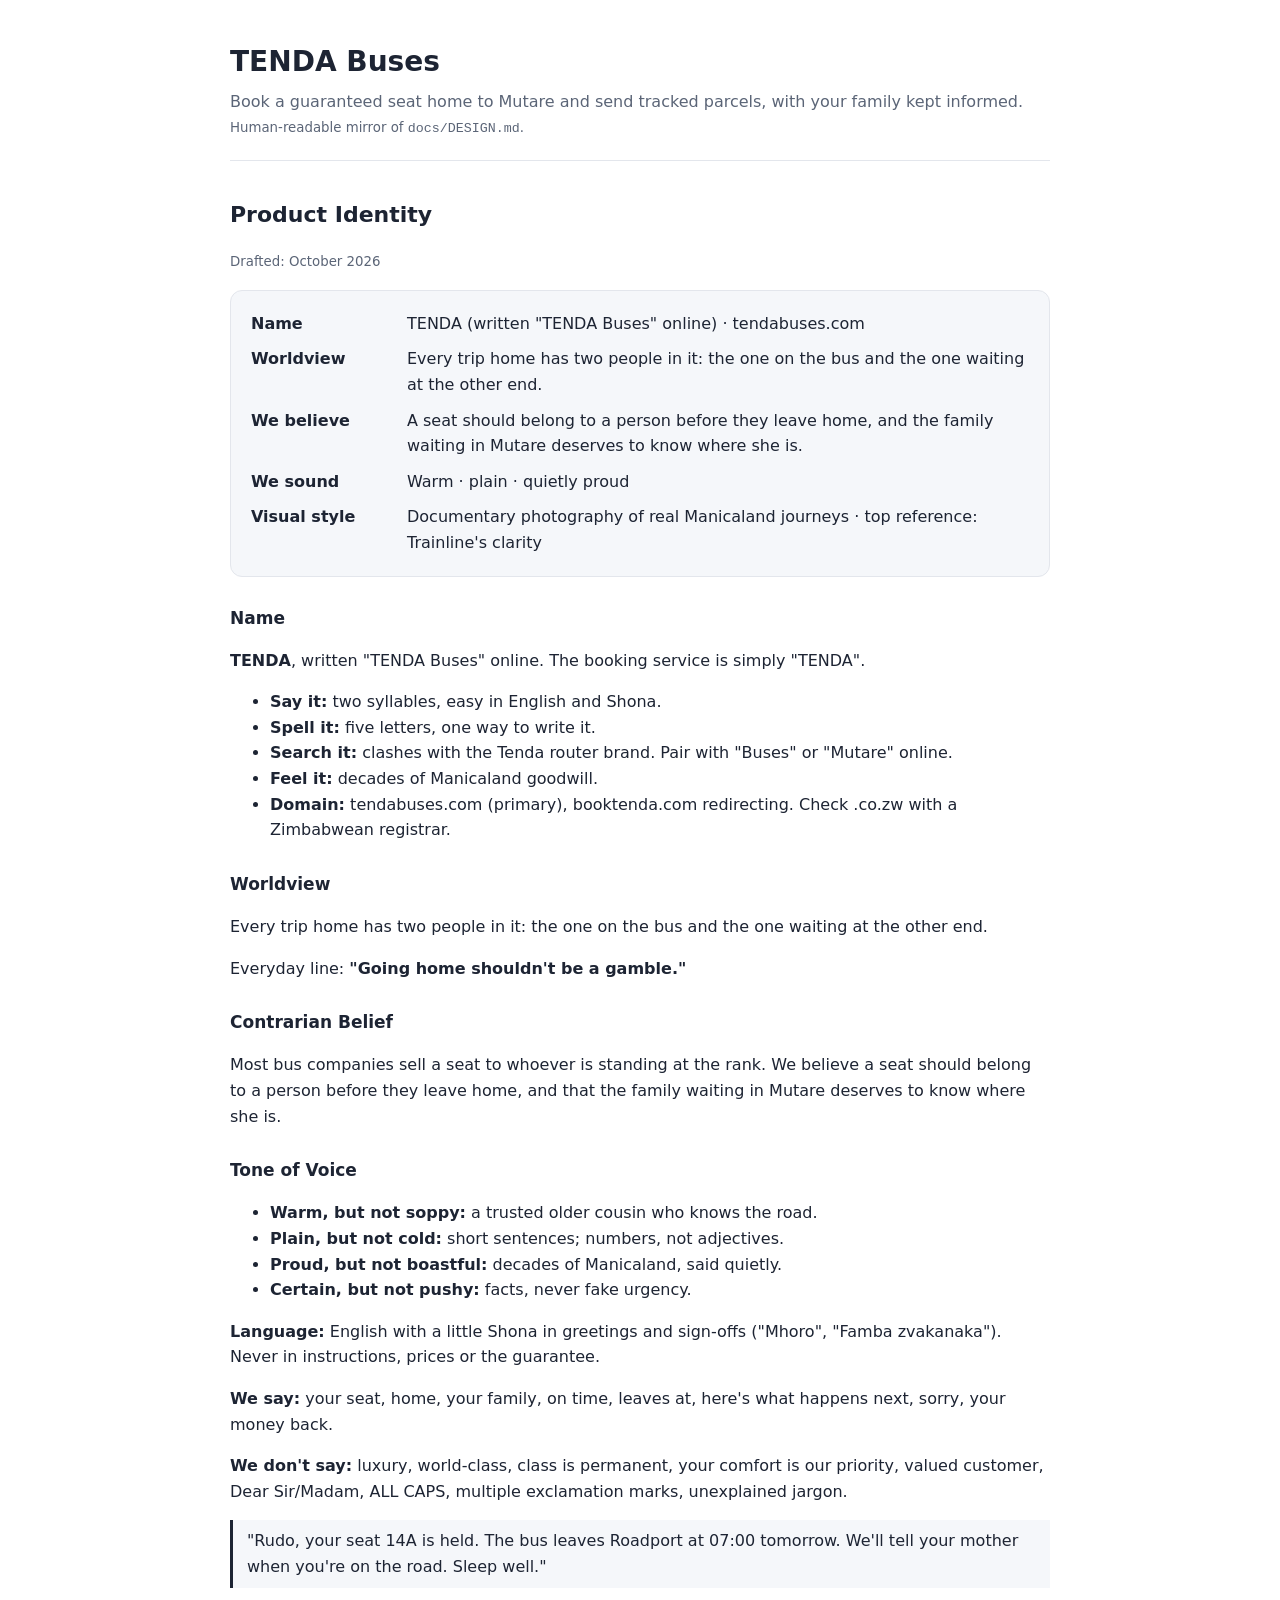
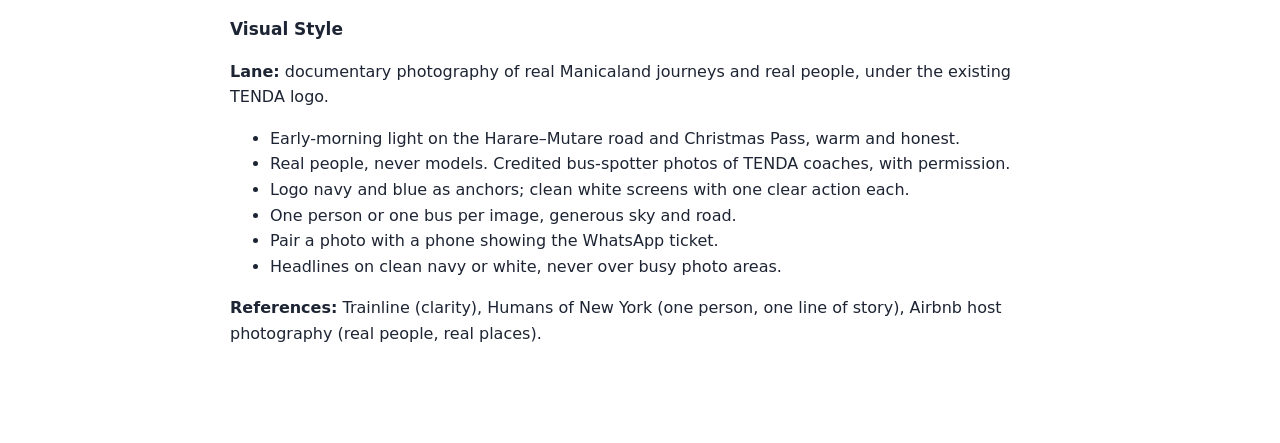
==== docs/DESIGN.html @ dd42838e "Design: add TENDA product identity to docs/DESIGN.md Co-Authored-By: Claude Opus 5.5 <noreply@anthro" ====
<!doctype html>
<html lang="en">
<head>
<meta charset="utf-8">
<meta name="viewport" content="width=device-width, initial-scale=1">
<title>TENDA Buses — Design</title>
<style>
  :root { --ink: #1d2433; --muted: #5b6577; --line: #e3e6ec; --bg: #ffffff; --soft: #f5f7fa; }
  * { box-sizing: border-box; }
  body { margin: 0; font: 16px/1.6 system-ui, -apple-system, "Segoe UI", sans-serif; color: var(--ink); background: var(--bg); }
  main { max-width: 860px; margin: 0 auto; padding: 40px 20px 80px; }
  header { border-bottom: 1px solid var(--line); padding-bottom: 20px; margin-bottom: 32px; }
  header h1 { margin: 0 0 4px; font-size: 28px; }
  header p { margin: 0; color: var(--muted); }
  h2 { font-size: 22px; margin: 36px 0 12px; }
  h3 { font-size: 17px; margin: 28px 0 8px; }
  .card { border: 1px solid var(--line); border-radius: 12px; background: var(--soft); padding: 20px; }
  .card dl { display: grid; grid-template-columns: 140px 1fr; gap: 10px 16px; margin: 0; }
  .card dt { font-weight: 600; }
  .card dd { margin: 0; }
  .example { border-left: 3px solid var(--ink); padding: 8px 14px; background: var(--soft); }
  small { color: var(--muted); }
  @media (max-width: 560px) { .card dl { grid-template-columns: 1fr; } }
</style>
</head>
<body>
<main>
  <header>
    <h1>TENDA Buses</h1>
    <p>Book a guaranteed seat home to Mutare and send tracked parcels, with your family kept informed.</p>
    <p><small>Human-readable mirror of <code>docs/DESIGN.md</code>.</small></p>
  </header>

  <section id="product-identity">
    <h2>Product Identity</h2>
    <p><small>Drafted: October 2026</small></p>
    <div class="card">
      <dl>
        <dt>Name</dt><dd>TENDA (written "TENDA Buses" online) · tendabuses.com</dd>
        <dt>Worldview</dt><dd>Every trip home has two people in it: the one on the bus and the one waiting at the other end.</dd>
        <dt>We believe</dt><dd>A seat should belong to a person before they leave home, and the family waiting in Mutare deserves to know where she is.</dd>
        <dt>We sound</dt><dd>Warm · plain · quietly proud</dd>
        <dt>Visual style</dt><dd>Documentary photography of real Manicaland journeys · top reference: Trainline's clarity</dd>
      </dl>
    </div>

    <h3>Name</h3>
    <p><strong>TENDA</strong>, written "TENDA Buses" online. The booking service is simply "TENDA".</p>
    <ul>
      <li><strong>Say it:</strong> two syllables, easy in English and Shona.</li>
      <li><strong>Spell it:</strong> five letters, one way to write it.</li>
      <li><strong>Search it:</strong> clashes with the Tenda router brand. Pair with "Buses" or "Mutare" online.</li>
      <li><strong>Feel it:</strong> decades of Manicaland goodwill.</li>
      <li><strong>Domain:</strong> tendabuses.com (primary), booktenda.com redirecting. Check .co.zw with a Zimbabwean registrar.</li>
    </ul>

    <h3>Worldview</h3>
    <p>Every trip home has two people in it: the one on the bus and the one waiting at the other end.</p>
    <p>Everyday line: <strong>"Going home shouldn't be a gamble."</strong></p>

    <h3>Contrarian Belief</h3>
    <p>Most bus companies sell a seat to whoever is standing at the rank. We believe a seat should belong to a person before they leave home, and that the family waiting in Mutare deserves to know where she is.</p>

    <h3>Tone of Voice</h3>
    <ul>
      <li><strong>Warm, but not soppy:</strong> a trusted older cousin who knows the road.</li>
      <li><strong>Plain, but not cold:</strong> short sentences; numbers, not adjectives.</li>
      <li><strong>Proud, but not boastful:</strong> decades of Manicaland, said quietly.</li>
      <li><strong>Certain, but not pushy:</strong> facts, never fake urgency.</li>
    </ul>
    <p><strong>Language:</strong> English with a little Shona in greetings and sign-offs ("Mhoro", "Famba zvakanaka"). Never in instructions, prices or the guarantee.</p>
    <p><strong>We say:</strong> your seat, home, your family, on time, leaves at, here's what happens next, sorry, your money back.</p>
    <p><strong>We don't say:</strong> luxury, world-class, class is permanent, your comfort is our priority, valued customer, Dear Sir/Madam, ALL CAPS, multiple exclamation marks, unexplained jargon.</p>
    <p class="example">"Rudo, your seat 14A is held. The bus leaves Roadport at 07:00 tomorrow. We'll tell your mother when you're on the road. Sleep well."</p>

    <h3>Visual Style</h3>
    <p><strong>Lane:</strong> documentary photography of real Manicaland journeys and real people, under the existing TENDA logo.</p>
    <ul>
      <li>Early-morning light on the Harare–Mutare road and Christmas Pass, warm and honest.</li>
      <li>Real people, never models. Credited bus-spotter photos of TENDA coaches, with permission.</li>
      <li>Logo navy and blue as anchors; clean white screens with one clear action each.</li>
      <li>One person or one bus per image, generous sky and road.</li>
      <li>Pair a photo with a phone showing the WhatsApp ticket.</li>
      <li>Headlines on clean navy or white, never over busy photo areas.</li>
    </ul>
    <p><strong>References:</strong> Trainline (clarity), Humans of New York (one person, one line of story), Airbnb host photography (real people, real places).</p>
  </section>
</main>
</body>
</html>
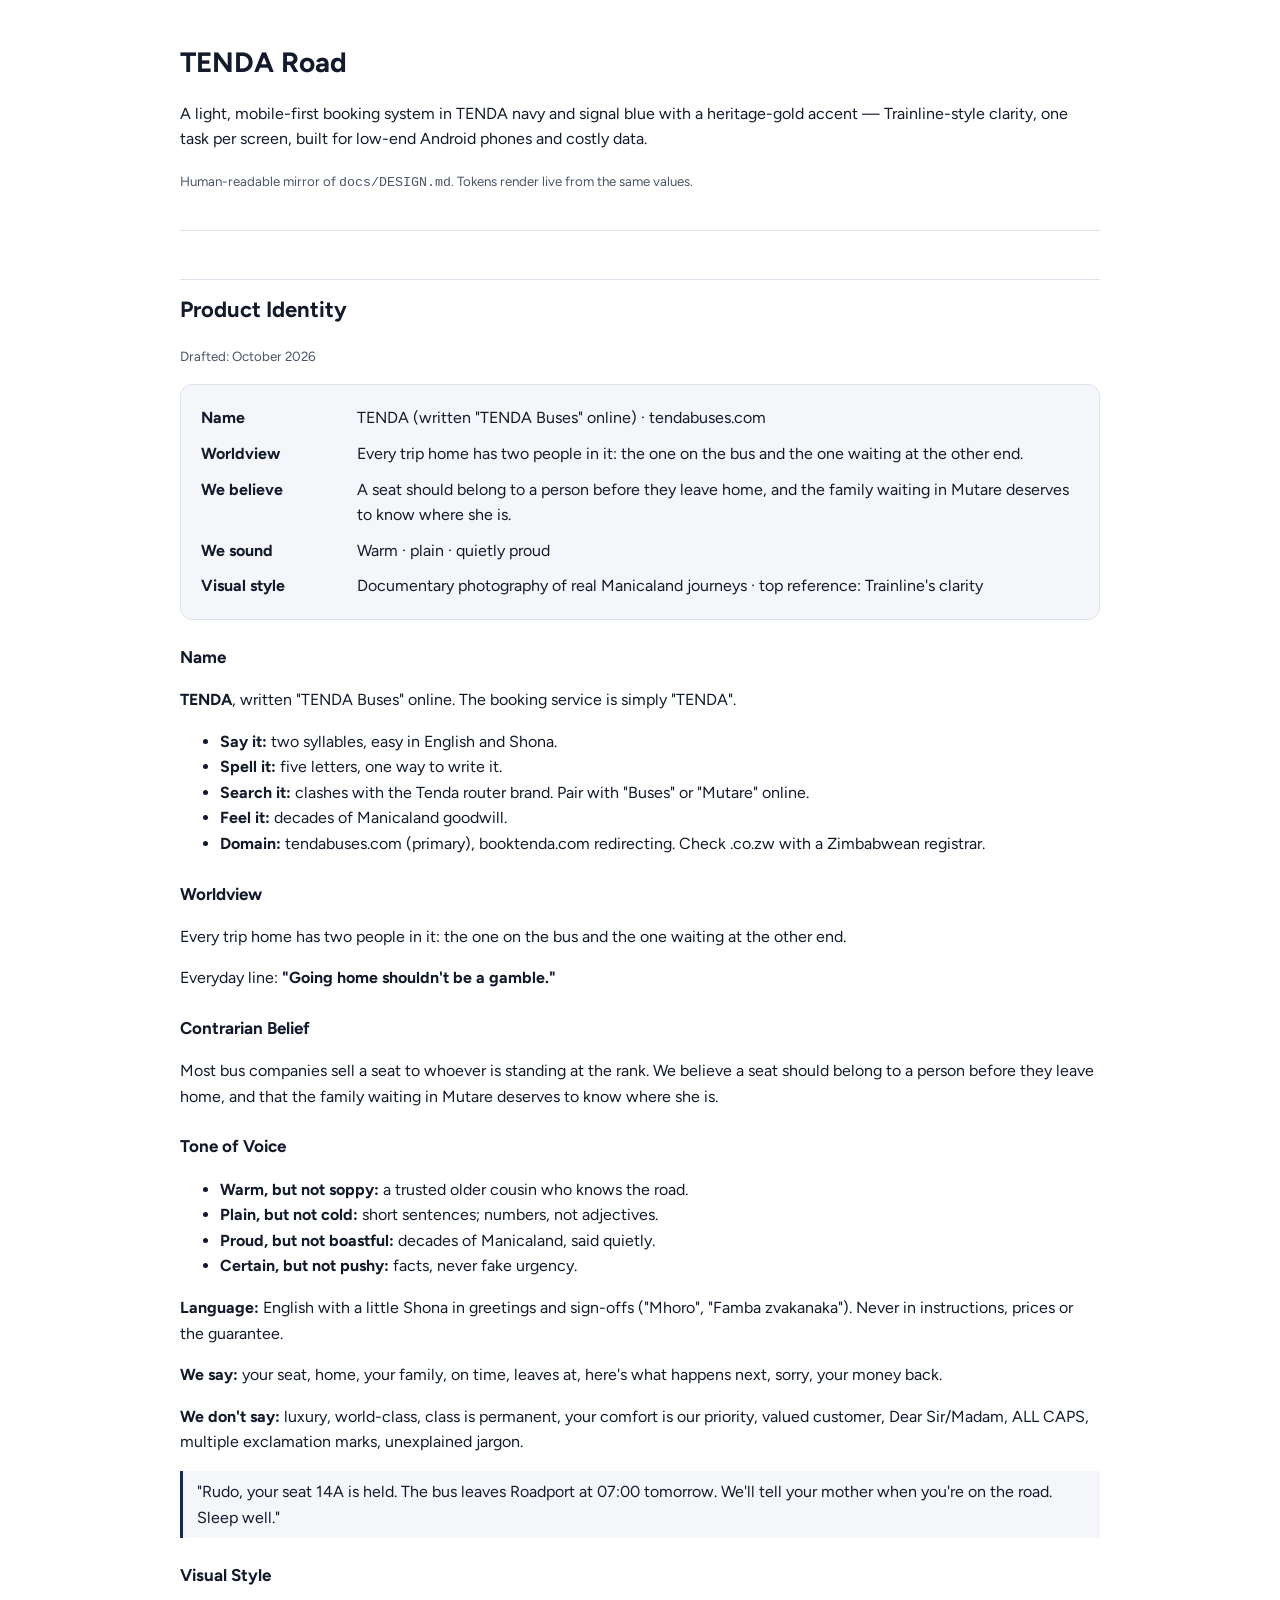
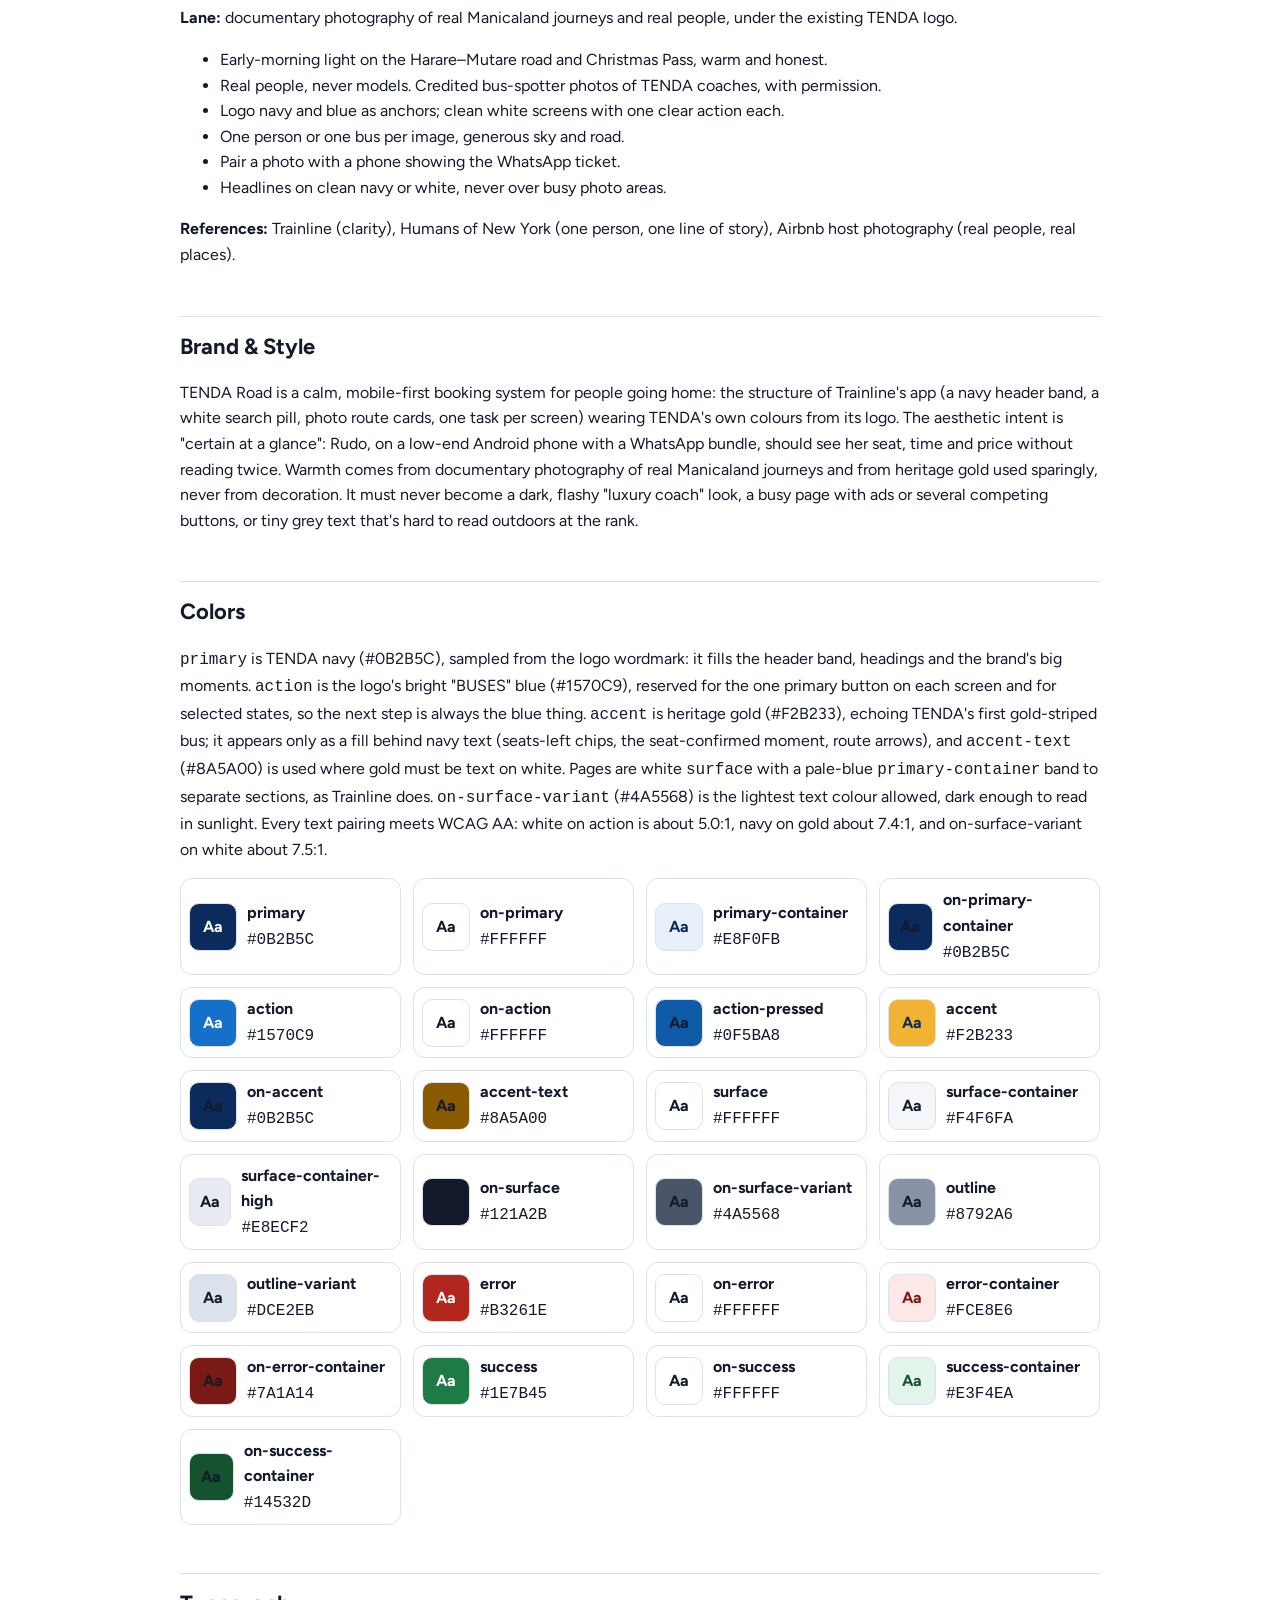
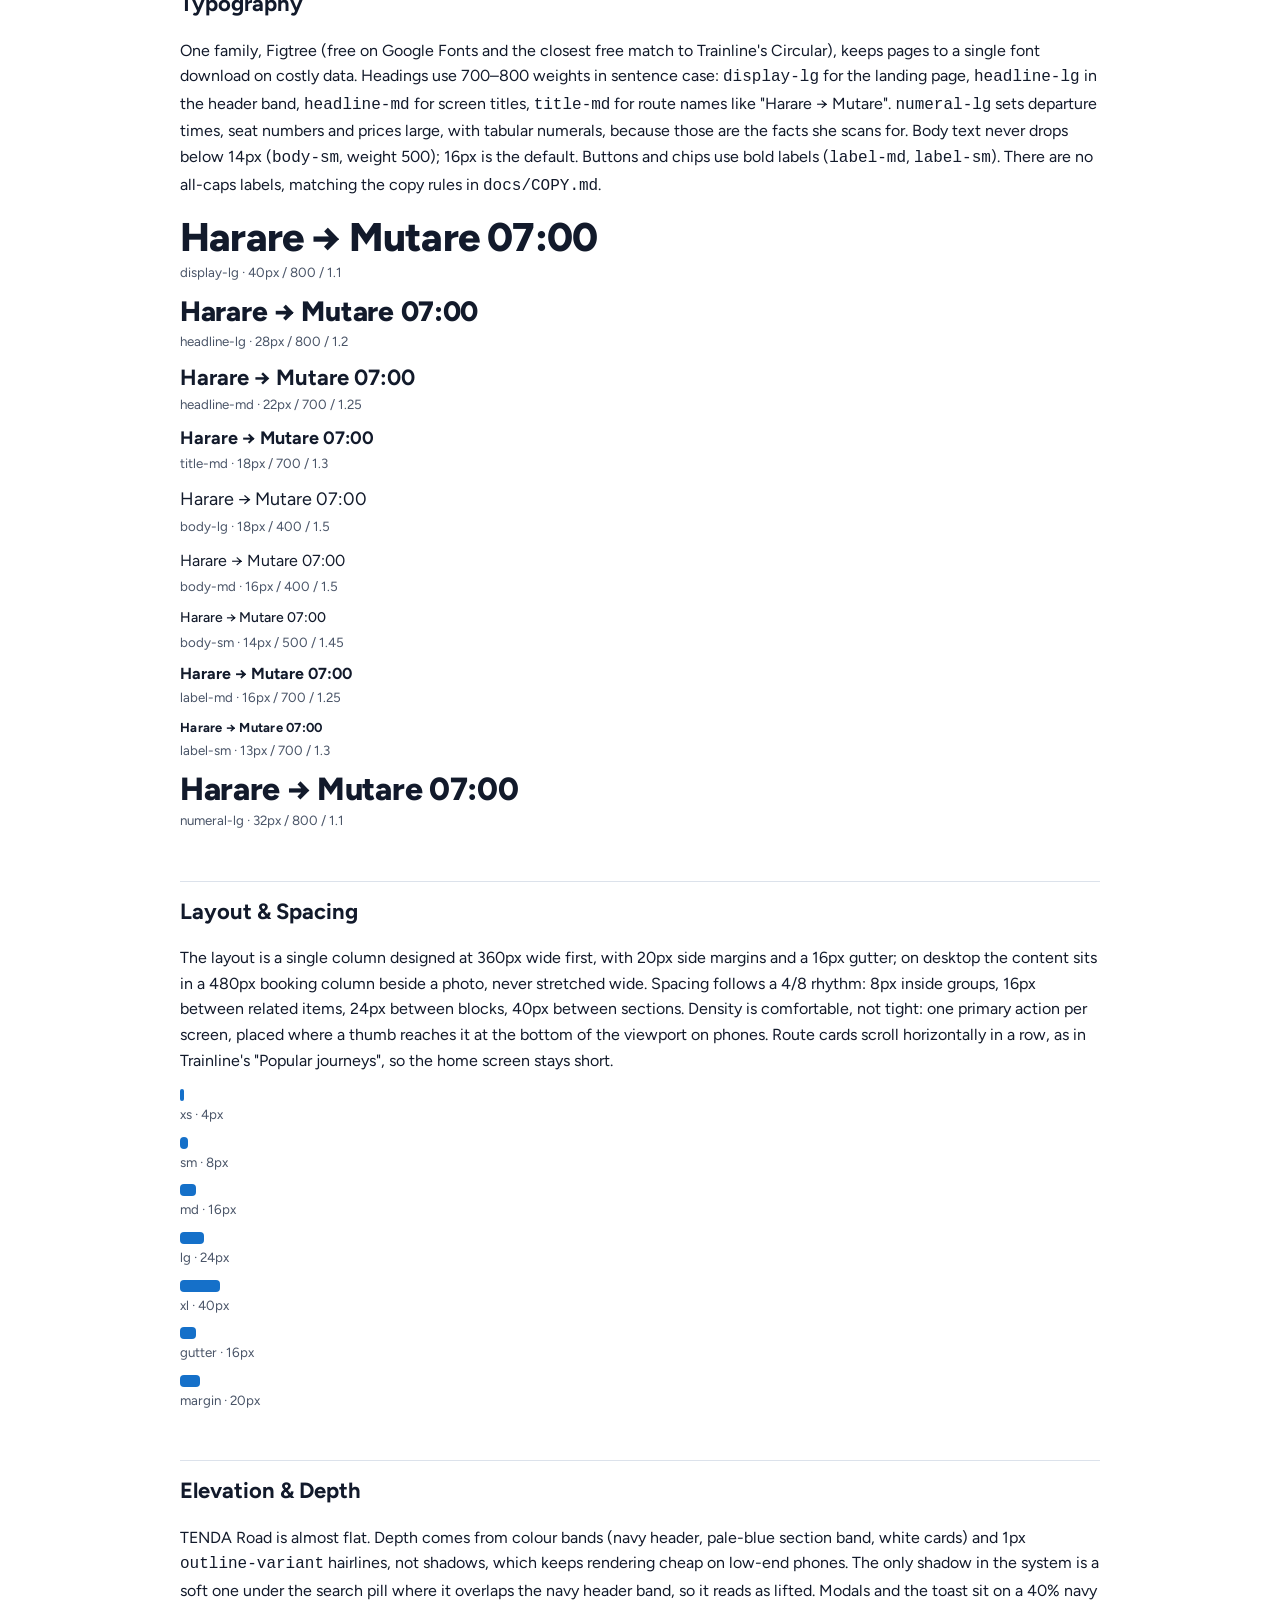
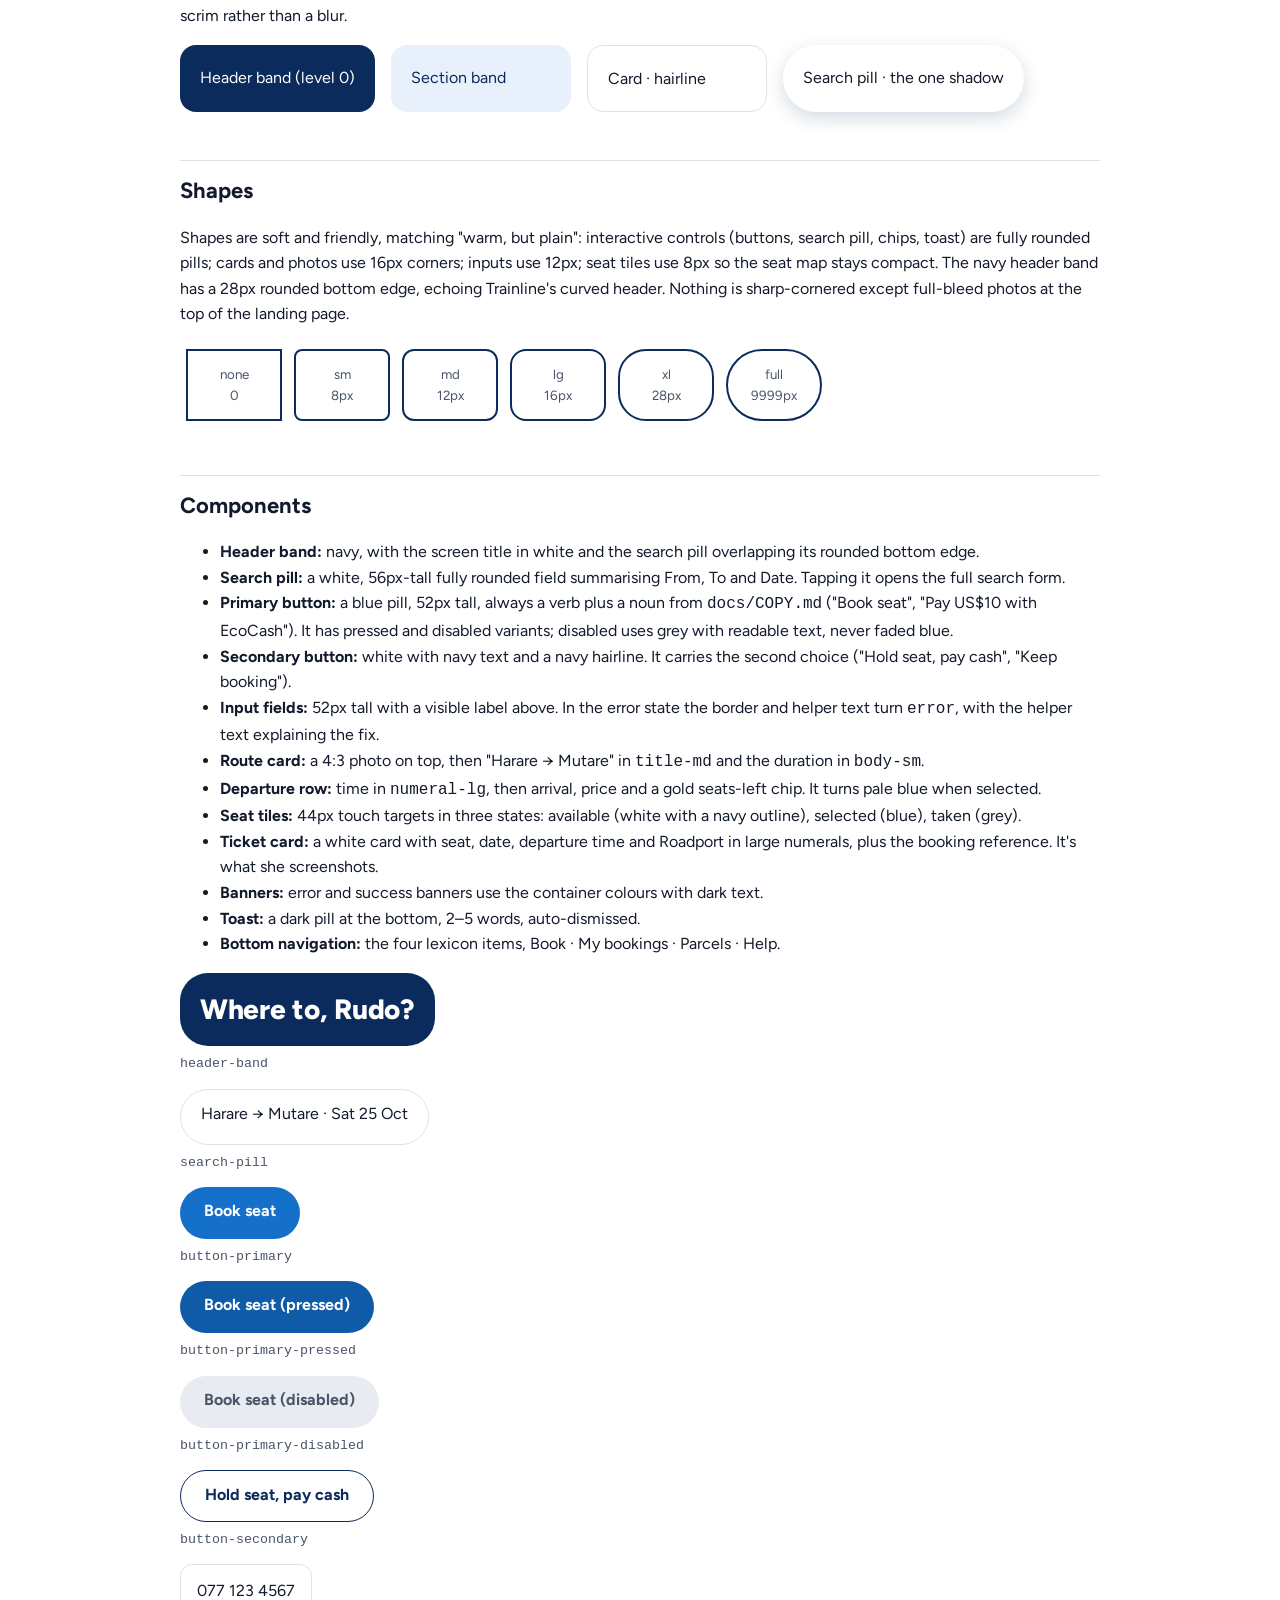
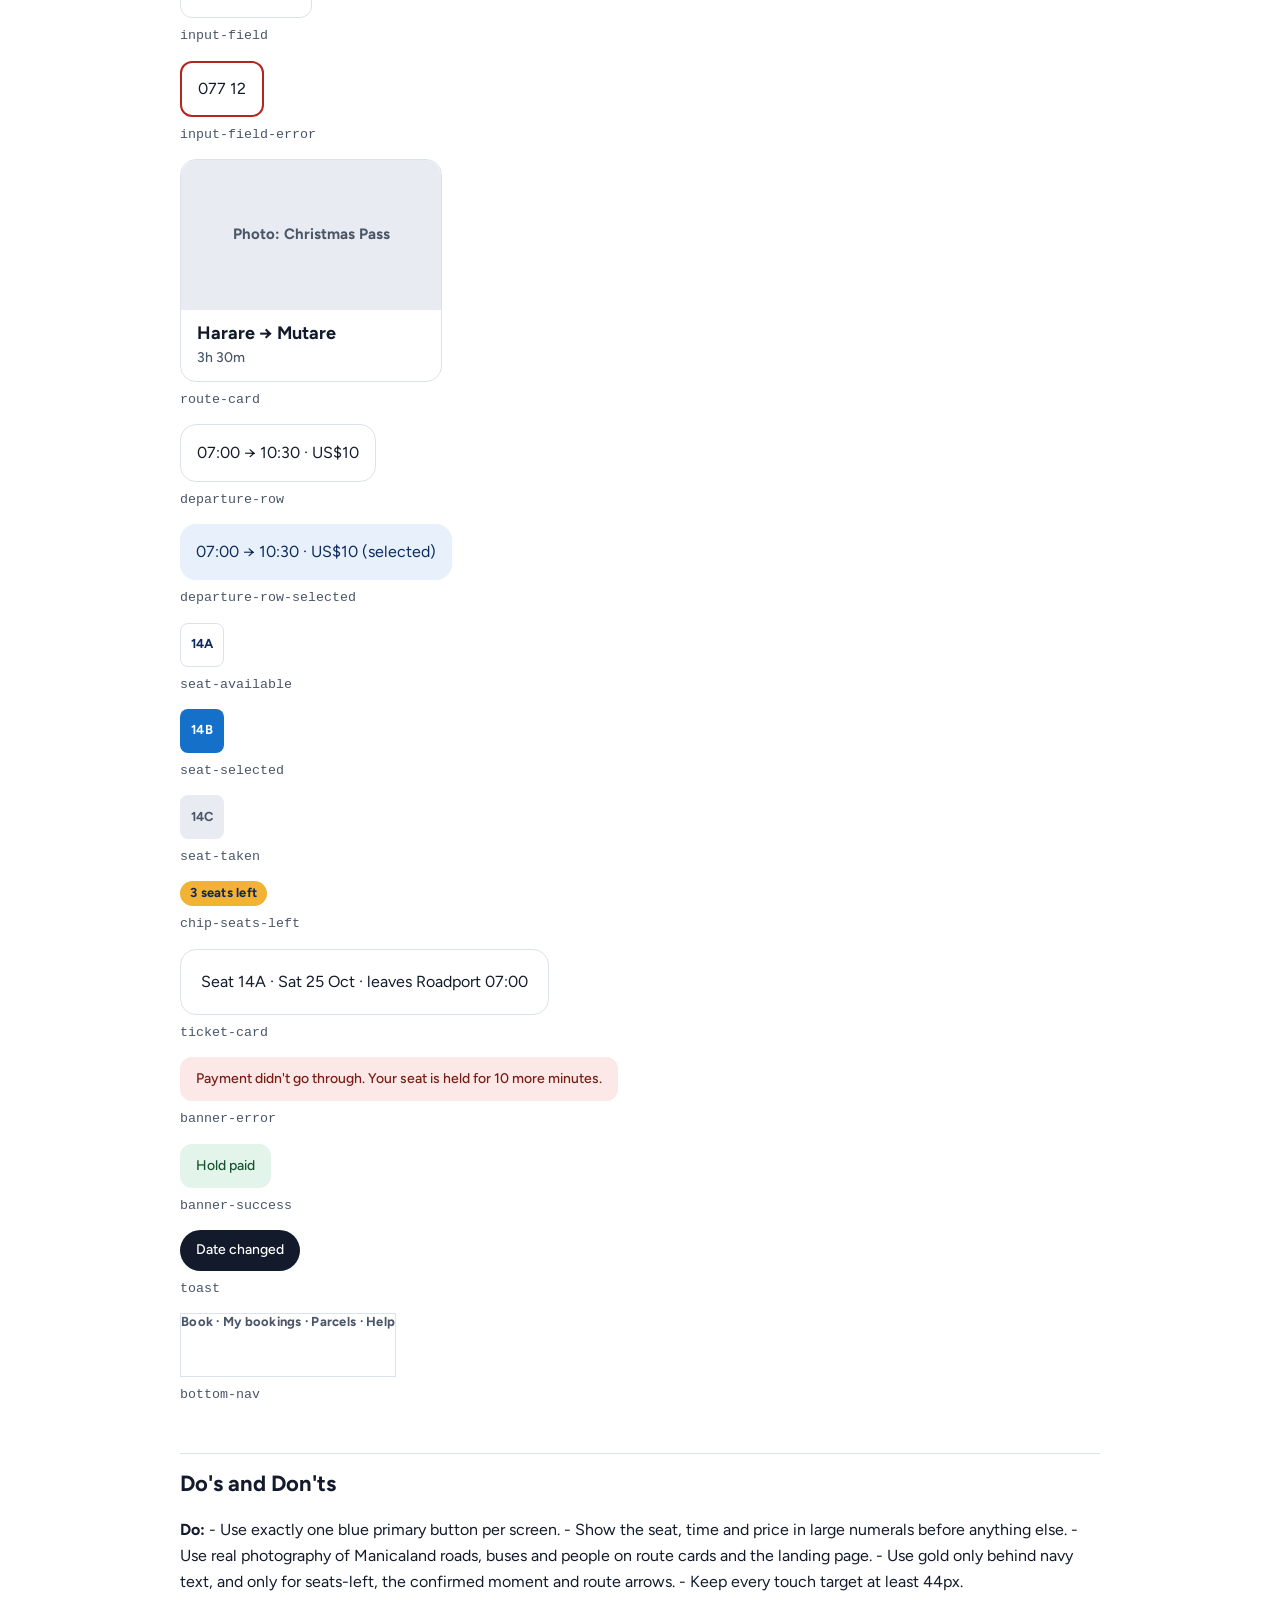
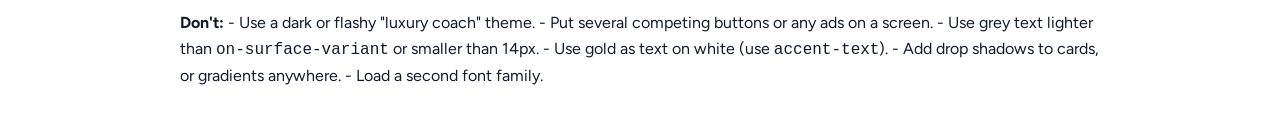
==== commit 05853f2b: "Design: add TENDA Road design system (tokens + style guide) Co-Authored-By: Claude Opus 5.5 <noreply" ====
--- a/docs/DESIGN.html
+++ b/docs/DESIGN.html
@@ -3,35 +3,139 @@
 <head>
 <meta charset="utf-8">
 <meta name="viewport" content="width=device-width, initial-scale=1">
-<title>TENDA Buses — Design</title>
+<title>TENDA Road — Design system</title>
+<link rel="preconnect" href="https://fonts.googleapis.com">
+<link rel="preconnect" href="https://fonts.gstatic.com" crossorigin>
+<link href="https://fonts.googleapis.com/css2?family=Figtree:wght@400;500;700;800&display=swap" rel="stylesheet">
 <style>
-  :root { --ink: #1d2433; --muted: #5b6577; --line: #e3e6ec; --bg: #ffffff; --soft: #f5f7fa; }
-  * { box-sizing: border-box; }
-  body { margin: 0; font: 16px/1.6 system-ui, -apple-system, "Segoe UI", sans-serif; color: var(--ink); background: var(--bg); }
-  main { max-width: 860px; margin: 0 auto; padding: 40px 20px 80px; }
-  header { border-bottom: 1px solid var(--line); padding-bottom: 20px; margin-bottom: 32px; }
-  header h1 { margin: 0 0 4px; font-size: 28px; }
-  header p { margin: 0; color: var(--muted); }
-  h2 { font-size: 22px; margin: 36px 0 12px; }
-  h3 { font-size: 17px; margin: 28px 0 8px; }
-  .card { border: 1px solid var(--line); border-radius: 12px; background: var(--soft); padding: 20px; }
-  .card dl { display: grid; grid-template-columns: 140px 1fr; gap: 10px 16px; margin: 0; }
-  .card dt { font-weight: 600; }
-  .card dd { margin: 0; }
-  .example { border-left: 3px solid var(--ink); padding: 8px 14px; background: var(--soft); }
-  small { color: var(--muted); }
-  @media (max-width: 560px) { .card dl { grid-template-columns: 1fr; } }
+:root{
+  --color-primary:#0B2B5C;
+  --color-on-primary:#FFFFFF;
+  --color-primary-container:#E8F0FB;
+  --color-on-primary-container:#0B2B5C;
+  --color-action:#1570C9;
+  --color-on-action:#FFFFFF;
+  --color-action-pressed:#0F5BA8;
+  --color-accent:#F2B233;
+  --color-on-accent:#0B2B5C;
+  --color-accent-text:#8A5A00;
+  --color-surface:#FFFFFF;
+  --color-surface-container:#F4F6FA;
+  --color-surface-container-high:#E8ECF2;
+  --color-on-surface:#121A2B;
+  --color-on-surface-variant:#4A5568;
+  --color-outline:#8792A6;
+  --color-outline-variant:#DCE2EB;
+  --color-error:#B3261E;
+  --color-on-error:#FFFFFF;
+  --color-error-container:#FCE8E6;
+  --color-on-error-container:#7A1A14;
+  --color-success:#1E7B45;
+  --color-on-success:#FFFFFF;
+  --color-success-container:#E3F4EA;
+  --color-on-success-container:#14532D;
+  --type-display-lg-family:"Figtree",system-ui,sans-serif;
+  --type-display-lg-size:40px;
+  --type-display-lg-weight:800;
+  --type-display-lg-line:1.1;
+  --type-display-lg-tracking:-0.02em;
+  --type-headline-lg-family:"Figtree",system-ui,sans-serif;
+  --type-headline-lg-size:28px;
+  --type-headline-lg-weight:800;
+  --type-headline-lg-line:1.2;
+  --type-headline-lg-tracking:-0.01em;
+  --type-headline-md-family:"Figtree",system-ui,sans-serif;
+  --type-headline-md-size:22px;
+  --type-headline-md-weight:700;
+  --type-headline-md-line:1.25;
+  --type-headline-md-tracking:0;
+  --type-title-md-family:"Figtree",system-ui,sans-serif;
+  --type-title-md-size:18px;
+  --type-title-md-weight:700;
+  --type-title-md-line:1.3;
+  --type-title-md-tracking:0;
+  --type-body-lg-family:"Figtree",system-ui,sans-serif;
+  --type-body-lg-size:18px;
+  --type-body-lg-weight:400;
+  --type-body-lg-line:1.5;
+  --type-body-lg-tracking:0;
+  --type-body-md-family:"Figtree",system-ui,sans-serif;
+  --type-body-md-size:16px;
+  --type-body-md-weight:400;
+  --type-body-md-line:1.5;
+  --type-body-md-tracking:0;
+  --type-body-sm-family:"Figtree",system-ui,sans-serif;
+  --type-body-sm-size:14px;
+  --type-body-sm-weight:500;
+  --type-body-sm-line:1.45;
+  --type-body-sm-tracking:0;
+  --type-label-md-family:"Figtree",system-ui,sans-serif;
+  --type-label-md-size:16px;
+  --type-label-md-weight:700;
+  --type-label-md-line:1.25;
+  --type-label-md-tracking:0;
+  --type-label-sm-family:"Figtree",system-ui,sans-serif;
+  --type-label-sm-size:13px;
+  --type-label-sm-weight:700;
+  --type-label-sm-line:1.3;
+  --type-label-sm-tracking:0.02em;
+  --type-numeral-lg-family:"Figtree",system-ui,sans-serif;
+  --type-numeral-lg-size:32px;
+  --type-numeral-lg-weight:800;
+  --type-numeral-lg-line:1.1;
+  --type-numeral-lg-tracking:-0.01em;
+  --rounded-none:0;
+  --rounded-sm:8px;
+  --rounded-md:12px;
+  --rounded-lg:16px;
+  --rounded-xl:28px;
+  --rounded-full:9999px;
+  --space-xs:4px;
+  --space-sm:8px;
+  --space-md:16px;
+  --space-lg:24px;
+  --space-xl:40px;
+  --space-gutter:16px;
+  --space-margin:20px;
+}
+.t-display-lg{font-family:var(--type-display-lg-family);font-size:var(--type-display-lg-size);font-weight:var(--type-display-lg-weight);line-height:var(--type-display-lg-line);letter-spacing:var(--type-display-lg-tracking)}
+.t-headline-lg{font-family:var(--type-headline-lg-family);font-size:var(--type-headline-lg-size);font-weight:var(--type-headline-lg-weight);line-height:var(--type-headline-lg-line);letter-spacing:var(--type-headline-lg-tracking)}
+.t-headline-md{font-family:var(--type-headline-md-family);font-size:var(--type-headline-md-size);font-weight:var(--type-headline-md-weight);line-height:var(--type-headline-md-line);letter-spacing:var(--type-headline-md-tracking)}
+.t-title-md{font-family:var(--type-title-md-family);font-size:var(--type-title-md-size);font-weight:var(--type-title-md-weight);line-height:var(--type-title-md-line);letter-spacing:var(--type-title-md-tracking)}
+.t-body-lg{font-family:var(--type-body-lg-family);font-size:var(--type-body-lg-size);font-weight:var(--type-body-lg-weight);line-height:var(--type-body-lg-line);letter-spacing:var(--type-body-lg-tracking)}
+.t-body-md{font-family:var(--type-body-md-family);font-size:var(--type-body-md-size);font-weight:var(--type-body-md-weight);line-height:var(--type-body-md-line);letter-spacing:var(--type-body-md-tracking)}
+.t-body-sm{font-family:var(--type-body-sm-family);font-size:var(--type-body-sm-size);font-weight:var(--type-body-sm-weight);line-height:var(--type-body-sm-line);letter-spacing:var(--type-body-sm-tracking)}
+.t-label-md{font-family:var(--type-label-md-family);font-size:var(--type-label-md-size);font-weight:var(--type-label-md-weight);line-height:var(--type-label-md-line);letter-spacing:var(--type-label-md-tracking)}
+.t-label-sm{font-family:var(--type-label-sm-family);font-size:var(--type-label-sm-size);font-weight:var(--type-label-sm-weight);line-height:var(--type-label-sm-line);letter-spacing:var(--type-label-sm-tracking)}
+.t-numeral-lg{font-family:var(--type-numeral-lg-family);font-size:var(--type-numeral-lg-size);font-weight:var(--type-numeral-lg-weight);line-height:var(--type-numeral-lg-line);letter-spacing:var(--type-numeral-lg-tracking)}
+*{box-sizing:border-box}
+body{margin:0;font-family:var(--type-body-md-family);font-size:var(--type-body-md-size);line-height:1.6;color:var(--color-on-surface);background:var(--color-surface)}
+main{max-width:960px;margin:0 auto;padding:40px 20px 80px}
+header.top{border-bottom:1px solid var(--color-outline-variant);padding-bottom:20px;margin-bottom:32px}
+h1{margin:0 0 4px;font-size:28px} h2{font-size:22px;margin:48px 0 12px;padding-top:12px;border-top:1px solid var(--color-outline-variant)} h3{font-size:17px;margin:24px 0 8px}
+small{color:var(--color-on-surface-variant)}
+.grid{display:grid;grid-template-columns:repeat(auto-fill,minmax(200px,1fr));gap:12px}
+.swatch{display:flex;gap:10px;align-items:center;border:1px solid var(--color-outline-variant);border-radius:12px;padding:8px}
+.swatch .chip{width:48px;height:48px;border-radius:10px;display:grid;place-items:center;font-weight:700;border:1px solid var(--color-outline-variant)}
+.spec{margin:10px 0} .bar{height:12px;background:var(--color-action);border-radius:4px}
+.rbox{width:96px;height:72px;border:2px solid var(--color-primary);display:inline-grid;place-items:center;margin:6px;text-align:center}
+.comp{display:flex;flex-direction:column;gap:6px;align-items:flex-start;margin:14px 0}
+.card{border:1px solid var(--color-outline-variant);border-radius:12px;background:var(--color-surface-container);padding:20px}
+.card dl{display:grid;grid-template-columns:140px 1fr;gap:10px 16px;margin:0} .card dt{font-weight:700} .card dd{margin:0}
+.example{border-left:3px solid var(--color-primary);padding:8px 14px;background:var(--color-surface-container)}
+.elev{display:flex;gap:16px;flex-wrap:wrap} .elev div{padding:20px;border-radius:16px;min-width:180px}
+.dd{display:grid;grid-template-columns:1fr 1fr;gap:24px}
+@media(max-width:600px){.dd,.card dl{grid-template-columns:1fr}}
 </style>
 </head>
 <body>
 <main>
-  <header>
-    <h1>TENDA Buses</h1>
-    <p>Book a guaranteed seat home to Mutare and send tracked parcels, with your family kept informed.</p>
-    <p><small>Human-readable mirror of <code>docs/DESIGN.md</code>.</small></p>
-  </header>
-
-  <section id="product-identity">
+<header class="top">
+  <h1>TENDA Road</h1>
+  <p>A light, mobile-first booking system in TENDA navy and signal blue with a heritage-gold accent — Trainline-style clarity, one task per screen, built for low-end Android phones and costly data.</p>
+  <p><small>Human-readable mirror of <code>docs/DESIGN.md</code>. Tokens render live from the same values.</small></p>
+</header>
+<section id="product-identity">
     <h2>Product Identity</h2>
     <p><small>Drafted: October 2026</small></p>
     <div class="card">
@@ -85,6 +189,27 @@
     </ul>
     <p><strong>References:</strong> Trainline (clarity), Humans of New York (one person, one line of story), Airbnb host photography (real people, real places).</p>
   </section>
+<section id="brand-style"><h2>Brand &amp; Style</h2><p>TENDA Road is a calm, mobile-first booking system for people going home: the structure of Trainline's app (a navy header band, a white search pill, photo route cards, one task per screen) wearing TENDA's own colours from its logo. The aesthetic intent is "certain at a glance": Rudo, on a low-end Android phone with a WhatsApp bundle, should see her seat, time and price without reading twice. Warmth comes from documentary photography of real Manicaland journeys and from heritage gold used sparingly, never from decoration. It must never become a dark, flashy "luxury coach" look, a busy page with ads or several competing buttons, or tiny grey text that's hard to read outdoors at the rank.</p></section>
+<section id="colors"><h2>Colors</h2><p><code>primary</code> is TENDA navy (#0B2B5C), sampled from the logo wordmark: it fills the header band, headings and the brand's big moments. <code>action</code> is the logo's bright "BUSES" blue (#1570C9), reserved for the one primary button on each screen and for selected states, so the next step is always the blue thing. <code>accent</code> is heritage gold (#F2B233), echoing TENDA's first gold-striped bus; it appears only as a fill behind navy text (seats-left chips, the seat-confirmed moment, route arrows), and <code>accent-text</code> (#8A5A00) is used where gold must be text on white. Pages are white <code>surface</code> with a pale-blue <code>primary-container</code> band to separate sections, as Trainline does. <code>on-surface-variant</code> (#4A5568) is the lightest text colour allowed, dark enough to read in sunlight. Every text pairing meets WCAG AA: white on action is about 5.0:1, navy on gold about 7.4:1, and on-surface-variant on white about 7.5:1.</p><div class="grid"><div class="swatch"><div class="chip" style="background:var(--color-primary);color:var(--color-on-primary, var(--color-on-surface))">Aa</div><div><strong>primary</strong><br><code>#0B2B5C</code></div></div><div class="swatch"><div class="chip" style="background:var(--color-on-primary);color:var(--color-on-on-primary, var(--color-on-surface))">Aa</div><div><strong>on-primary</strong><br><code>#FFFFFF</code></div></div><div class="swatch"><div class="chip" style="background:var(--color-primary-container);color:var(--color-on-primary-container, var(--color-on-surface))">Aa</div><div><strong>primary-container</strong><br><code>#E8F0FB</code></div></div><div class="swatch"><div class="chip" style="background:var(--color-on-primary-container);color:var(--color-on-on-primary-container, var(--color-on-surface))">Aa</div><div><strong>on-primary-container</strong><br><code>#0B2B5C</code></div></div><div class="swatch"><div class="chip" style="background:var(--color-action);color:var(--color-on-action, var(--color-on-surface))">Aa</div><div><strong>action</strong><br><code>#1570C9</code></div></div><div class="swatch"><div class="chip" style="background:var(--color-on-action);color:var(--color-on-on-action, var(--color-on-surface))">Aa</div><div><strong>on-action</strong><br><code>#FFFFFF</code></div></div><div class="swatch"><div class="chip" style="background:var(--color-action-pressed);color:var(--color-on-action-pressed, var(--color-on-surface))">Aa</div><div><strong>action-pressed</strong><br><code>#0F5BA8</code></div></div><div class="swatch"><div class="chip" style="background:var(--color-accent);color:var(--color-on-accent, var(--color-on-surface))">Aa</div><div><strong>accent</strong><br><code>#F2B233</code></div></div><div class="swatch"><div class="chip" style="background:var(--color-on-accent);color:var(--color-on-on-accent, var(--color-on-surface))">Aa</div><div><strong>on-accent</strong><br><code>#0B2B5C</code></div></div><div class="swatch"><div class="chip" style="background:var(--color-accent-text);color:var(--color-on-accent-text, var(--color-on-surface))">Aa</div><div><strong>accent-text</strong><br><code>#8A5A00</code></div></div><div class="swatch"><div class="chip" style="background:var(--color-surface);color:var(--color-on-surface, var(--color-on-surface))">Aa</div><div><strong>surface</strong><br><code>#FFFFFF</code></div></div><div class="swatch"><div class="chip" style="background:var(--color-surface-container);color:var(--color-on-surface-container, var(--color-on-surface))">Aa</div><div><strong>surface-container</strong><br><code>#F4F6FA</code></div></div><div class="swatch"><div class="chip" style="background:var(--color-surface-container-high);color:var(--color-on-surface-container-high, var(--color-on-surface))">Aa</div><div><strong>surface-container-high</strong><br><code>#E8ECF2</code></div></div><div class="swatch"><div class="chip" style="background:var(--color-on-surface);color:var(--color-on-on-surface, var(--color-on-surface))">Aa</div><div><strong>on-surface</strong><br><code>#121A2B</code></div></div><div class="swatch"><div class="chip" style="background:var(--color-on-surface-variant);color:var(--color-on-on-surface-variant, var(--color-on-surface))">Aa</div><div><strong>on-surface-variant</strong><br><code>#4A5568</code></div></div><div class="swatch"><div class="chip" style="background:var(--color-outline);color:var(--color-on-outline, var(--color-on-surface))">Aa</div><div><strong>outline</strong><br><code>#8792A6</code></div></div><div class="swatch"><div class="chip" style="background:var(--color-outline-variant);color:var(--color-on-outline-variant, var(--color-on-surface))">Aa</div><div><strong>outline-variant</strong><br><code>#DCE2EB</code></div></div><div class="swatch"><div class="chip" style="background:var(--color-error);color:var(--color-on-error, var(--color-on-surface))">Aa</div><div><strong>error</strong><br><code>#B3261E</code></div></div><div class="swatch"><div class="chip" style="background:var(--color-on-error);color:var(--color-on-on-error, var(--color-on-surface))">Aa</div><div><strong>on-error</strong><br><code>#FFFFFF</code></div></div><div class="swatch"><div class="chip" style="background:var(--color-error-container);color:var(--color-on-error-container, var(--color-on-surface))">Aa</div><div><strong>error-container</strong><br><code>#FCE8E6</code></div></div><div class="swatch"><div class="chip" style="background:var(--color-on-error-container);color:var(--color-on-on-error-container, var(--color-on-surface))">Aa</div><div><strong>on-error-container</strong><br><code>#7A1A14</code></div></div><div class="swatch"><div class="chip" style="background:var(--color-success);color:var(--color-on-success, var(--color-on-surface))">Aa</div><div><strong>success</strong><br><code>#1E7B45</code></div></div><div class="swatch"><div class="chip" style="background:var(--color-on-success);color:var(--color-on-on-success, var(--color-on-surface))">Aa</div><div><strong>on-success</strong><br><code>#FFFFFF</code></div></div><div class="swatch"><div class="chip" style="background:var(--color-success-container);color:var(--color-on-success-container, var(--color-on-surface))">Aa</div><div><strong>success-container</strong><br><code>#E3F4EA</code></div></div><div class="swatch"><div class="chip" style="background:var(--color-on-success-container);color:var(--color-on-on-success-container, var(--color-on-surface))">Aa</div><div><strong>on-success-container</strong><br><code>#14532D</code></div></div></div></section>
+<section id="typography"><h2>Typography</h2><p>One family, Figtree (free on Google Fonts and the closest free match to Trainline's Circular), keeps pages to a single font download on costly data. Headings use 700–800 weights in sentence case: <code>display-lg</code> for the landing page, <code>headline-lg</code> in the header band, <code>headline-md</code> for screen titles, <code>title-md</code> for route names like "Harare → Mutare". <code>numeral-lg</code> sets departure times, seat numbers and prices large, with tabular numerals, because those are the facts she scans for. Body text never drops below 14px (<code>body-sm</code>, weight 500); 16px is the default. Buttons and chips use bold labels (<code>label-md</code>, <code>label-sm</code>). There are no all-caps labels, matching the copy rules in <code>docs/COPY.md</code>.</p><div class="spec"><div class="t-display-lg">Harare → Mutare 07:00</div><small>display-lg · 40px / 800 / 1.1</small></div><div class="spec"><div class="t-headline-lg">Harare → Mutare 07:00</div><small>headline-lg · 28px / 800 / 1.2</small></div><div class="spec"><div class="t-headline-md">Harare → Mutare 07:00</div><small>headline-md · 22px / 700 / 1.25</small></div><div class="spec"><div class="t-title-md">Harare → Mutare 07:00</div><small>title-md · 18px / 700 / 1.3</small></div><div class="spec"><div class="t-body-lg">Harare → Mutare 07:00</div><small>body-lg · 18px / 400 / 1.5</small></div><div class="spec"><div class="t-body-md">Harare → Mutare 07:00</div><small>body-md · 16px / 400 / 1.5</small></div><div class="spec"><div class="t-body-sm">Harare → Mutare 07:00</div><small>body-sm · 14px / 500 / 1.45</small></div><div class="spec"><div class="t-label-md">Harare → Mutare 07:00</div><small>label-md · 16px / 700 / 1.25</small></div><div class="spec"><div class="t-label-sm">Harare → Mutare 07:00</div><small>label-sm · 13px / 700 / 1.3</small></div><div class="spec"><div class="t-numeral-lg">Harare → Mutare 07:00</div><small>numeral-lg · 32px / 800 / 1.1</small></div></section>
+<section id="layout"><h2>Layout &amp; Spacing</h2><p>The layout is a single column designed at 360px wide first, with 20px side margins and a 16px gutter; on desktop the content sits in a 480px booking column beside a photo, never stretched wide. Spacing follows a 4/8 rhythm: 8px inside groups, 16px between related items, 24px between blocks, 40px between sections. Density is comfortable, not tight: one primary action per screen, placed where a thumb reaches it at the bottom of the viewport on phones. Route cards scroll horizontally in a row, as in Trainline's "Popular journeys", so the home screen stays short.</p><div class="spec"><div class="bar" style="width:var(--space-xs)"></div><small>xs · 4px</small></div><div class="spec"><div class="bar" style="width:var(--space-sm)"></div><small>sm · 8px</small></div><div class="spec"><div class="bar" style="width:var(--space-md)"></div><small>md · 16px</small></div><div class="spec"><div class="bar" style="width:var(--space-lg)"></div><small>lg · 24px</small></div><div class="spec"><div class="bar" style="width:var(--space-xl)"></div><small>xl · 40px</small></div><div class="spec"><div class="bar" style="width:var(--space-gutter)"></div><small>gutter · 16px</small></div><div class="spec"><div class="bar" style="width:var(--space-margin)"></div><small>margin · 20px</small></div></section>
+<section id="elevation"><h2>Elevation &amp; Depth</h2><p>TENDA Road is almost flat. Depth comes from colour bands (navy header, pale-blue section band, white cards) and 1px <code>outline-variant</code> hairlines, not shadows, which keeps rendering cheap on low-end phones. The only shadow in the system is a soft one under the search pill where it overlaps the navy header band, so it reads as lifted. Modals and the toast sit on a 40% navy scrim rather than a blur.</p>
+<div class="elev"><div style="background:var(--color-primary);color:var(--color-on-primary)">Header band (level 0)</div><div style="background:var(--color-primary-container);color:var(--color-on-primary-container)">Section band</div><div style="background:var(--color-surface);border:1px solid var(--color-outline-variant)">Card · hairline</div><div style="background:var(--color-surface);border-radius:9999px;box-shadow:0 6px 18px rgba(11,43,92,.18)">Search pill · the one shadow</div></div></section>
+<section id="shapes"><h2>Shapes</h2><p>Shapes are soft and friendly, matching "warm, but plain": interactive controls (buttons, search pill, chips, toast) are fully rounded pills; cards and photos use 16px corners; inputs use 12px; seat tiles use 8px so the seat map stays compact. The navy header band has a 28px rounded bottom edge, echoing Trainline's curved header. Nothing is sharp-cornered except full-bleed photos at the top of the landing page.</p><div class="rbox" style="border-radius:var(--rounded-none)"><small>none<br>0</small></div><div class="rbox" style="border-radius:var(--rounded-sm)"><small>sm<br>8px</small></div><div class="rbox" style="border-radius:var(--rounded-md)"><small>md<br>12px</small></div><div class="rbox" style="border-radius:var(--rounded-lg)"><small>lg<br>16px</small></div><div class="rbox" style="border-radius:var(--rounded-xl)"><small>xl<br>28px</small></div><div class="rbox" style="border-radius:var(--rounded-full)"><small>full<br>9999px</small></div></section>
+<section id="components"><h2>Components</h2><ul><li><strong>Header band:</strong> navy, with the screen title in white and the search pill overlapping its rounded bottom edge.</li><li><strong>Search pill:</strong> a white, 56px-tall fully rounded field summarising From, To and Date. Tapping it opens the full search form.</li><li><strong>Primary button:</strong> a blue pill, 52px tall, always a verb plus a noun from <code>docs/COPY.md</code> ("Book seat", "Pay US$10 with EcoCash"). It has pressed and disabled variants; disabled uses grey with readable text, never faded blue.</li><li><strong>Secondary button:</strong> white with navy text and a navy hairline. It carries the second choice ("Hold seat, pay cash", "Keep booking").</li><li><strong>Input fields:</strong> 52px tall with a visible label above. In the error state the border and helper text turn <code>error</code>, with the helper text explaining the fix.</li><li><strong>Route card:</strong> a 4:3 photo on top, then "Harare → Mutare" in <code>title-md</code> and the duration in <code>body-sm</code>.</li><li><strong>Departure row:</strong> time in <code>numeral-lg</code>, then arrival, price and a gold seats-left chip. It turns pale blue when selected.</li><li><strong>Seat tiles:</strong> 44px touch targets in three states: available (white with a navy outline), selected (blue), taken (grey).</li><li><strong>Ticket card:</strong> a white card with seat, date, departure time and Roadport in large numerals, plus the booking reference. It's what she screenshots.</li><li><strong>Banners:</strong> error and success banners use the container colours with dark text.</li><li><strong>Toast:</strong> a dark pill at the bottom, 2–5 words, auto-dismissed.</li><li><strong>Bottom navigation:</strong> the four lexicon items, Book · My bookings · Parcels · Help.</li></ul><div class="comp"><div class="t-headline-lg" style="background:var(--color-primary);color:var(--color-on-primary);border-radius:var(--rounded-xl);padding:20px">Where to, Rudo?</div><small><code>header-band</code></small></div><div class="comp"><div class="t-body-md" style="border:1px solid var(--color-outline-variant);background:var(--color-surface);color:var(--color-on-surface);border-radius:var(--rounded-full);padding:12px 20px;min-height:56px">Harare → Mutare · Sat 25 Oct</div><small><code>search-pill</code></small></div><div class="comp"><div class="t-label-md" style="background:var(--color-action);color:var(--color-on-action);border-radius:var(--rounded-full);padding:14px 24px;min-height:52px">Book seat</div><small><code>button-primary</code></small></div><div class="comp"><div class="t-label-md" style="background:var(--color-action-pressed);color:var(--color-on-action);border-radius:var(--rounded-full);padding:14px 24px;min-height:52px">Book seat (pressed)</div><small><code>button-primary-pressed</code></small></div><div class="comp"><div class="t-label-md" style="background:var(--color-surface-container-high);color:var(--color-on-surface-variant);border-radius:var(--rounded-full);padding:14px 24px;min-height:52px">Book seat (disabled)</div><small><code>button-primary-disabled</code></small></div><div class="comp"><div class="t-label-md" style="border:1.5px solid var(--color-primary);background:var(--color-surface);color:var(--color-primary);border-radius:var(--rounded-full);padding:14px 24px;min-height:52px">Hold seat, pay cash</div><small><code>button-secondary</code></small></div><div class="comp"><div class="t-body-md" style="border:1px solid var(--color-outline-variant);background:var(--color-surface);color:var(--color-on-surface);border-radius:var(--rounded-md);padding:14px 16px;min-height:52px">077 123 4567</div><small><code>input-field</code></small></div><div class="comp"><div class="t-body-md" style="border:2px solid var(--color-error);background:var(--color-surface);color:var(--color-on-surface);border-radius:var(--rounded-md);padding:14px 16px;min-height:52px">077 12</div><small><code>input-field-error</code></small></div><div class="comp"><div class="t-title-md" style="border:1px solid var(--color-outline-variant);background:var(--color-surface);color:var(--color-on-surface);border-radius:var(--rounded-lg);padding:0"><div style="width:260px;height:150px;background:var(--color-surface-container-high);border-radius:16px 16px 0 0;display:grid;place-items:center"><small>Photo: Christmas Pass</small></div><div style="padding:12px 16px">Harare → Mutare<br><small class="t-body-sm">3h 30m</small></div></div><small><code>route-card</code></small></div><div class="comp"><div class="t-body-md" style="border:1px solid var(--color-outline-variant);background:var(--color-surface);color:var(--color-on-surface);border-radius:var(--rounded-lg);padding:16px">07:00 → 10:30 · US$10</div><small><code>departure-row</code></small></div><div class="comp"><div class="t-body-md" style="background:var(--color-primary-container);color:var(--color-on-primary-container);border-radius:var(--rounded-lg);padding:16px">07:00 → 10:30 · US$10 (selected)</div><small><code>departure-row-selected</code></small></div><div class="comp"><div class="t-label-sm" style="border:1px solid var(--color-outline-variant);background:var(--color-surface);color:var(--color-primary);border-radius:var(--rounded-sm);width:44px;height:44px;display:inline-grid;place-items:center;padding:0">14A</div><small><code>seat-available</code></small></div><div class="comp"><div class="t-label-sm" style="background:var(--color-action);color:var(--color-on-action);border-radius:var(--rounded-sm);width:44px;height:44px;display:inline-grid;place-items:center;padding:0">14B</div><small><code>seat-selected</code></small></div><div class="comp"><div class="t-label-sm" style="background:var(--color-surface-container-high);color:var(--color-on-surface-variant);border-radius:var(--rounded-sm);width:44px;height:44px;display:inline-grid;place-items:center;padding:0">14C</div><small><code>seat-taken</code></small></div><div class="comp"><div class="t-label-sm" style="background:var(--color-accent);color:var(--color-on-accent);border-radius:var(--rounded-full);padding:4px 10px">3 seats left</div><small><code>chip-seats-left</code></small></div><div class="comp"><div class="t-body-md" style="border:1px solid var(--color-outline-variant);background:var(--color-surface);color:var(--color-on-surface);border-radius:var(--rounded-lg);padding:20px">Seat 14A · Sat 25 Oct · leaves Roadport 07:00</div><small><code>ticket-card</code></small></div><div class="comp"><div class="t-body-sm" style="background:var(--color-error-container);color:var(--color-on-error-container);border-radius:var(--rounded-md);padding:12px 16px">Payment didn&#x27;t go through. Your seat is held for 10 more minutes.</div><small><code>banner-error</code></small></div><div class="comp"><div class="t-body-sm" style="background:var(--color-success-container);color:var(--color-on-success-container);border-radius:var(--rounded-md);padding:12px 16px">Hold paid</div><small><code>banner-success</code></small></div><div class="comp"><div class="t-body-sm" style="background:var(--color-on-surface);color:var(--color-surface);border-radius:var(--rounded-full);padding:10px 16px">Date changed</div><small><code>toast</code></small></div><div class="comp"><div class="t-label-sm" style="border:1px solid var(--color-outline-variant);background:var(--color-surface);color:var(--color-on-surface-variant);min-height:64px">Book · My bookings · Parcels · Help</div><small><code>bottom-nav</code></small></div></section>
+<section id="dos-donts"><h2>Do's and Don'ts</h2><p><strong>Do:</strong>
+- Use exactly one blue primary button per screen.
+- Show the seat, time and price in large numerals before anything else.
+- Use real photography of Manicaland roads, buses and people on route cards and the landing page.
+- Use gold only behind navy text, and only for seats-left, the confirmed moment and route arrows.
+- Keep every touch target at least 44px.</p>
+<p><strong>Don't:</strong>
+- Use a dark or flashy "luxury coach" theme.
+- Put several competing buttons or any ads on a screen.
+- Use grey text lighter than <code>on-surface-variant</code> or smaller than 14px.
+- Use gold as text on white (use <code>accent-text</code>).
+- Add drop shadows to cards, or gradients anywhere.
+- Load a second font family.</p></section>
 </main>
 </body>
 </html>
